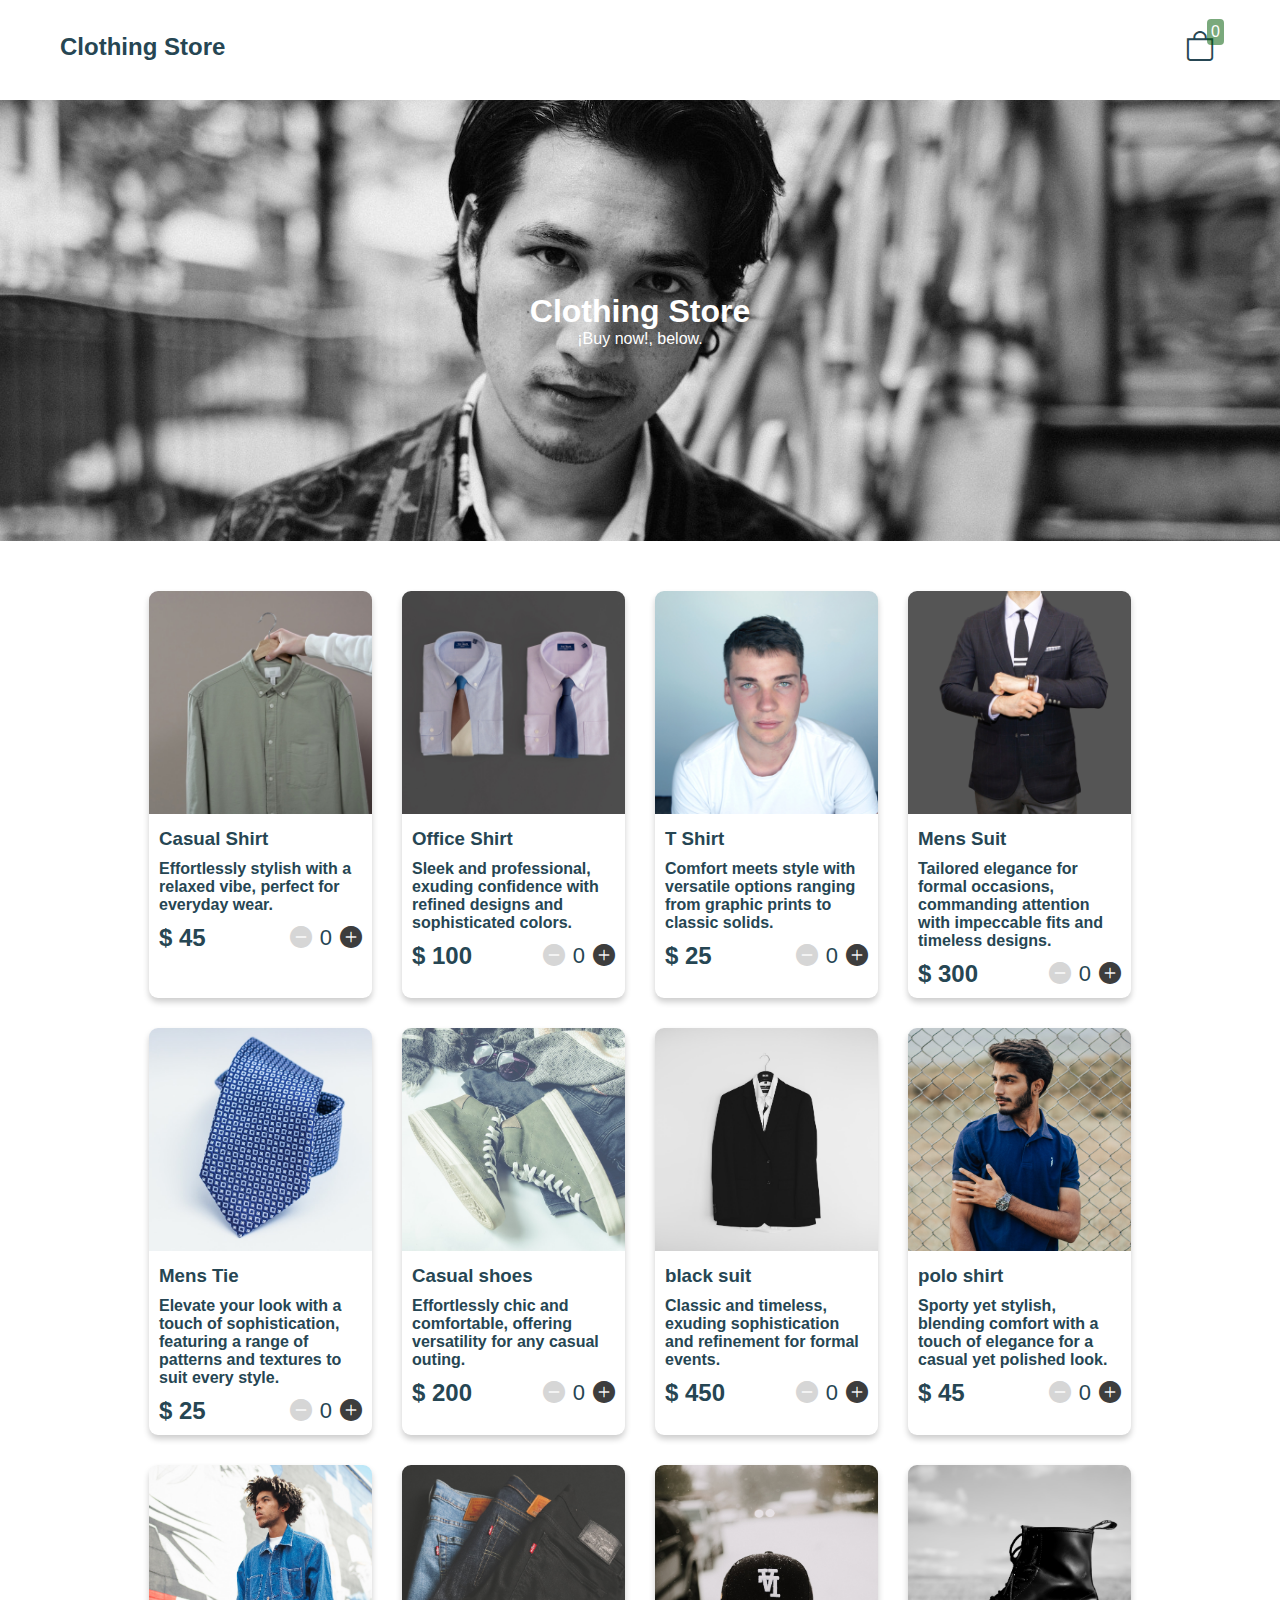
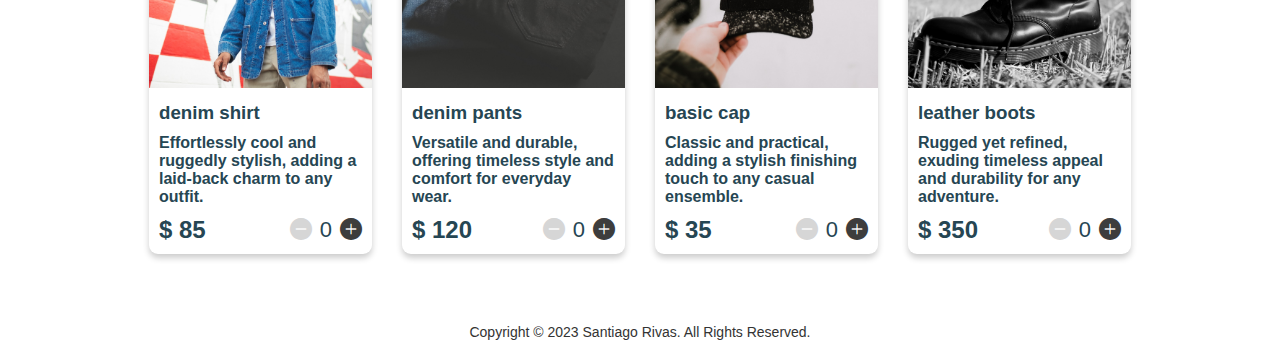
==== index.html @ 6f9cd319 "GA4 y GTM course" ====
<!DOCTYPE html>
<html lang="en">
<head>
    <!-- Google Tag Manager -->
<script>(function(w,d,s,l,i){w[l]=w[l]||[];w[l].push({'gtm.start':
    new Date().getTime(),event:'gtm.js'});var f=d.getElementsByTagName(s)[0],
    j=d.createElement(s),dl=l!='dataLayer'?'&l='+l:'';j.async=true;j.src=
    'https://www.googletagmanager.com/gtm.js?id='+i+dl;f.parentNode.insertBefore(j,f);
    })(window,document,'script','dataLayer','GTM-WP6FPB6G');</script>
    <!-- End Google Tag Manager -->
    <meta charset="UTF-8">
    <meta name="viewport" content="width=device-width, initial-scale=1.0">
    <title>Clothing Store</title>
    <link rel="stylesheet" href="./src/style.css">
    <link rel="stylesheet" href="./src/nav-bar.css">
    <link rel="stylesheet" href="./src/shop-items.css">
    <link rel="stylesheet" href="./src/labels-buttons.css">
    <link rel="stylesheet" href="./src/shopping-cart.css">
    <link rel="stylesheet" href="./src/cart-items.css">
    <link rel="stylesheet" href="./src/footer.css">
    <link rel="stylesheet" href="https://cdn.jsdelivr.net/npm/bootstrap-icons@1.11.1/font/bootstrap-icons.css">
    
</head>
<body>
    <!-- Google Tag Manager (noscript) -->
<noscript><iframe src="https://www.googletagmanager.com/ns.html?id=GTM-WP6FPB6G"
    height="0" width="0" style="display:none;visibility:hidden"></iframe></noscript>
    <!-- End Google Tag Manager (noscript) -->
    <div class="navbar">
        <a href="./index.html"><h2>Clothing Store</h2></a>
        <a href="./cart.html"><div class="cart">
            <i class="bi bi-bag"></i>
            <div id="cartAmount" class="cartAmount">0</div>
        </div></a>
    </div>

    <div class="parallax-container">
        <div class="parallax-content">
            <h1>Clothing Store</h1>
            <p>¡Buy now!, below.</p>
        </div>
    </div>

    <div class="shop" id="shop">               
    </div> 
    
    <footer>
        <div class="footer-content">
            Copyright © 2023 Santiago Rivas. All Rights Reserved.
        </div>
    </footer>
    
    <script src="./src/Data.js"></script>
    <script src="./src/main.js"></script>
</body>
</html>
---- src/style.css ----
/* Changing default styles of the browser */
* {
  margin: 0;
  padding: 0;
  box-sizing: border-box;
}

body {
  font-family: sans-serif;
}

i {
  cursor: pointer;
}

a {
  text-decoration: none;
  color: #264653;
}
---- src/nav-bar.css ----
/* Navbar STyles are here */

.navbar {
    display: flex;
    justify-content: space-between;
    align-items: center;
    color: #264653;
    padding: 25px 60px;
    margin-bottom: 6px;
  }
  
  .parallax-container {
    background-image: url("../images/hero4.jpg");
    background-size: cover;
    background-attachment: fixed;
    background-position: center;
    height: 49vh;
    display: flex;
    justify-content: center;
    align-items: center;
    text-align: center;
    color: white;
    margin-bottom: 50px;
  }
  
  .parallax-content {
    background-color: rgba(26 26 26 / 4%); 
    padding: 9px;
    border-radius: 10px;
  }
  
  .cart {
    position: relative;
    background-color: #fff;
    color: #264653;
    font-size: 30px;
    padding: 5px;
    border-radius: 4px;
  }
  
  .cartAmount {
    position: absolute;
    top: -6px;
    right: -4px;
    font-size: 16px;
    background-color: #005a0485;
    color: #fff;
    padding: 4px;
    border-radius: 4px;
  }
---- src/shop-items.css ----
/* Shop items styles are here */

.shop {
    display: grid;
    grid-template-columns: repeat(4, 223px);
    gap: 30px;
    justify-content: center;
    margin-bottom: 50px;
  }
  
  @media (max-width: 1000px) {
    .shop {
      grid-template-columns: repeat(2, 223px);
    }
  }
  
  @media (max-width: 500px) {
    .shop {
      grid-template-columns: repeat(1, 223px);
    }
  }
  
  .item {
    border-radius: 9px;
    box-shadow: 0 4px 6px rgba(0, 0, 0, 0.2);
  }
  
  .item img {
    width: 100%;
    border-radius: 9px 9px 0 0;
  }
  
  .details {
    display: flex;
    flex-direction: column;
    padding: 10px;
    gap: 10px;
  }
  
  .title-details {
    color: #264653;
  }
  
  .description-details {
    color: #264653;
    font-weight: 550;
  }
  
  .price-quantity {
    display: flex;
    flex-direction: row;
    justify-content: space-between;
    align-items: center;
  }
  
  .price {
    color: #264653;
  }
  
  .quantity {
    color: #264653;
  }
  
  .buttons {
    display: flex;
    flex-direction: row;
    gap: 8px;
    font-size: 22px;
  }
  
  .bi-dash-circle-fill {
    color: #d6d6d6;
  }
  
  .bi-plus-circle-fill {
    color: #3d3d3d;
  }
  
  .bi-dash-circle-fill:hover {
    color: #ff000071;
  }
  
  .bi-plus-circle-fill:hover {
    color: #005a0485;
  }
---- src/labels-buttons.css ----
/* style rules for label and some buttons */

.text-center {
    text-align: center;
    margin-bottom: 20px;
  }
  
  .total-bill-title {
    color: #264653;
  }
  
  .cart-title {
    color: #264653;
  }
  
  .HomeBtn,
  .checkout,
  .removeAll {
    background-color: #c5c5c5;
    color: white;
    border: none;
    padding: 6px;
    border-radius: 3px;
    cursor: pointer;
    margin-top: 10px;
  }
  
  .removeAll {
    background-color: #3d3d3d;
  }
  
  .removeAll:hover {
    background-color: #ff000075;
  }
  
  .checkout:hover {
    background-color: #3d3d3d5b;;
  }
  
  .HomeBtn:hover {
    background-color: #3d3d3d76;;
  }
  
  .bi-x-lg {
    color: #3a3a3a;
    font-weight: 700;
  }
  
  .cart-name {
    color: #264653;
  }
---- src/shopping-cart.css ----
/* style rules for shopping-cart */

.shopping-cart {
    display: grid;
    grid-template-columns: repeat(1, 320px);
    justify-content: center;
    gap: 15px;
  }
---- src/cart-items.css ----
/* style rules for cart-item */

.cart-item {
    border-radius: 9px;
    display: flex;
    box-shadow: 0 4px 6px rgba(0, 0, 0, 0.2);
  }
  
  .cart-item img {
    border-radius: 9px 0 0 9px;
  }
  
  .cart-item-price-total {
    color: #264653;
  }
  
  .title-price-x {
    width: 195px;
    display: flex;
    align-items: center;
    justify-content: space-between;
  }
  
  .title-price {
    display: flex;
    align-items: center;
    gap: 10px;
  }
  
  .cart-item-price {
    background-color: #264653;
    color: white;
    border-radius: 4px;
    padding: 3px 6px;
  }
---- src/footer.css ----
/* Style for footer */

footer {
    background-color: #fff; 
    text-align: center; 
    padding: 20px 0; 
  }
  
  .footer-cart {
    background-color: #fff; 
    text-align: center; 
    padding: 20px 0; 
    position: absolute;
    bottom: 0;
    width: 100%;
  }
  
  .footer-content {
    color: #333; 
    font-size: 14px;
  }
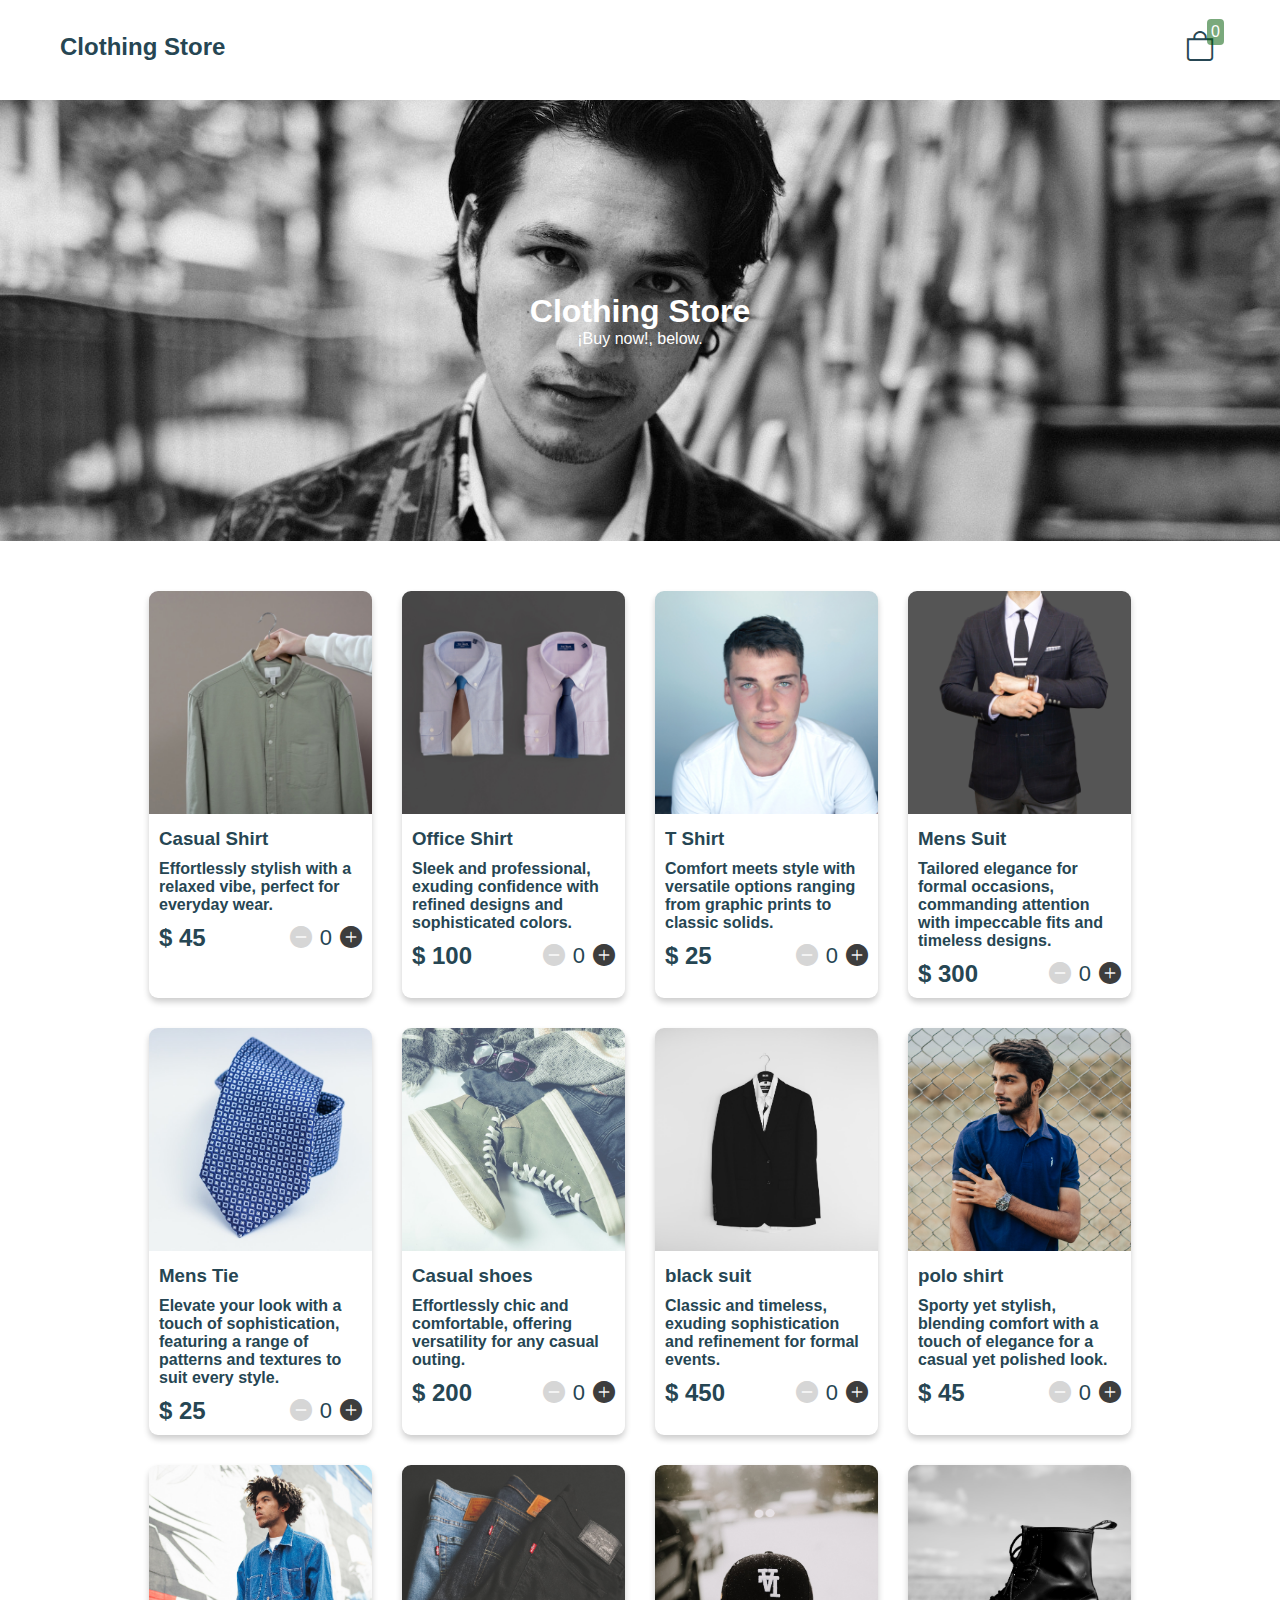
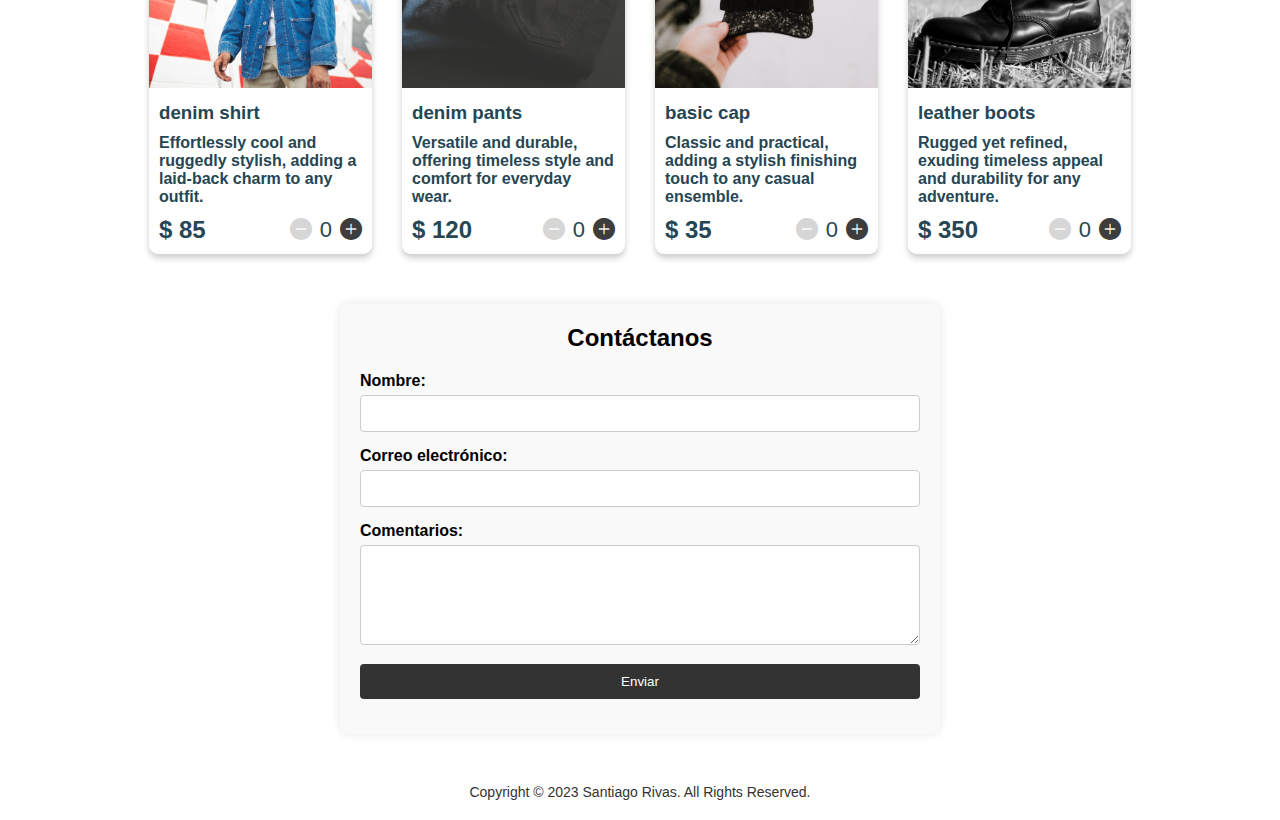
==== commit 8cad61f7: "formulario" ====
--- a/index.html
+++ b/index.html
@@ -18,6 +18,7 @@
     <link rel="stylesheet" href="./src/shopping-cart.css">
     <link rel="stylesheet" href="./src/cart-items.css">
     <link rel="stylesheet" href="./src/footer.css">
+    <link rel="stylesheet" href="./src/form.css">
     <link rel="stylesheet" href="https://cdn.jsdelivr.net/npm/bootstrap-icons@1.11.1/font/bootstrap-icons.css">
     
 </head>
@@ -42,7 +43,29 @@
     </div>
 
     <div class="shop" id="shop">               
-    </div> 
+    </div>
+    <!-- Formulario de contacto -->
+    <div class="form-container">
+        <h2>Contáctanos</h2>
+        <form action="/submit_form" method="POST">
+            <div class="form-group">
+                <label for="name">Nombre:</label>
+                <input type="text" id="name" name="name" required>
+            </div>
+            <div class="form-group">
+                <label for="email">Correo electrónico:</label>
+                <input type="email" id="email" name="email" required>
+            </div>
+            <div class="form-group">
+                <label for="comments">Comentarios:</label>
+                <textarea id="comments" name="comments" required></textarea>
+            </div>
+            <div class="form-group">
+                <button type="submit">Enviar</button>
+            </div>
+        </form>
+    </div>
+
     
     <footer>
         <div class="footer-content">
--- a/src/form.css
+++ b/src/form.css
@@ -0,0 +1,44 @@
+ /* Form Styles */
+ .form-container {
+    width: 100%;
+    max-width: 600px;
+    margin: 30px auto;
+    padding: 20px;
+    background-color: #f9f9f9;
+    border-radius: 8px;
+    box-shadow: 0px 0px 10px rgba(0, 0, 0, 0.1);
+}
+.form-container h2 {
+    text-align: center;
+    margin-bottom: 20px;
+}
+.form-group {
+    margin-bottom: 15px;
+}
+.form-group label {
+    display: block;
+    margin-bottom: 5px;
+    font-weight: bold;
+}
+.form-group input, .form-group textarea {
+    width: 100%;
+    padding: 10px;
+    border: 1px solid #ccc;
+    border-radius: 4px;
+}
+.form-group textarea {
+    resize: vertical;
+    height: 100px;
+}
+.form-group button {
+    width: 100%;
+    padding: 10px;
+    background-color: #333;
+    color: white;
+    border: none;
+    border-radius: 4px;
+    cursor: pointer;
+}
+.form-group button:hover {
+    background-color: #555;
+}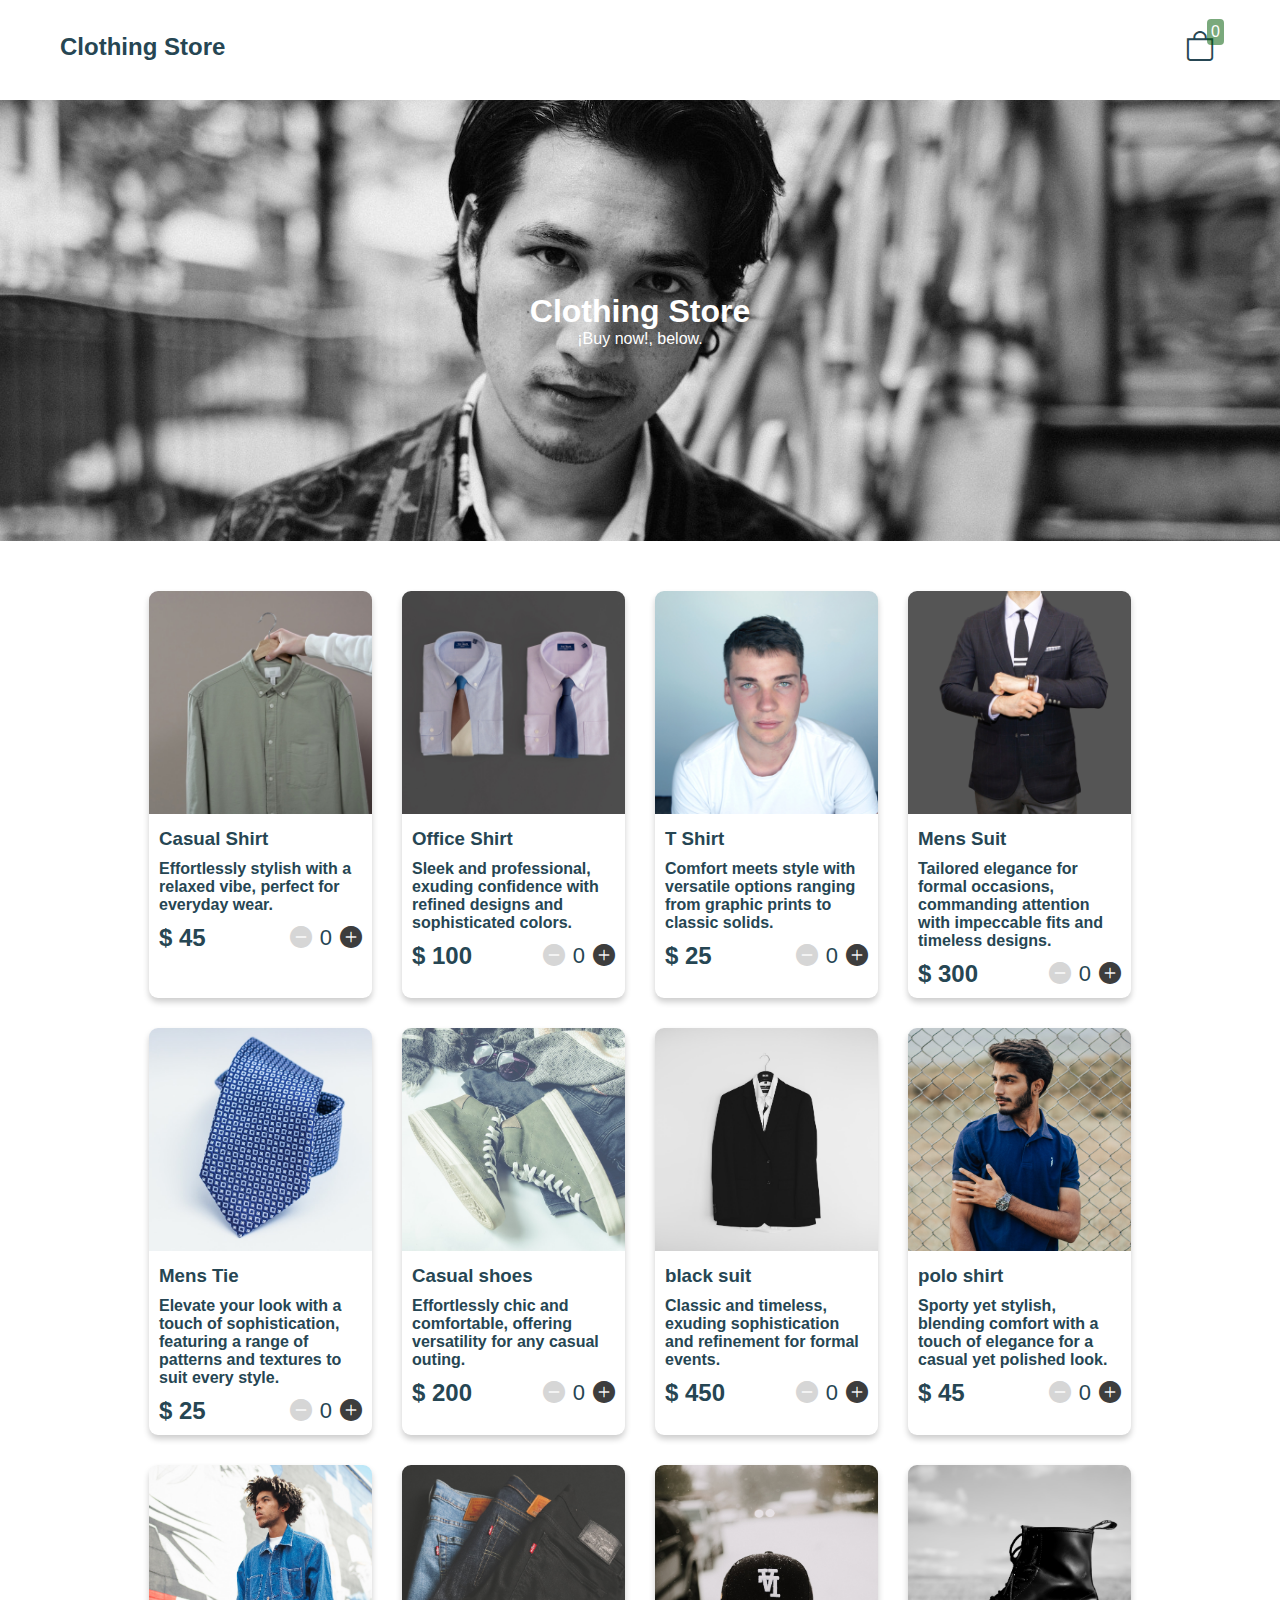
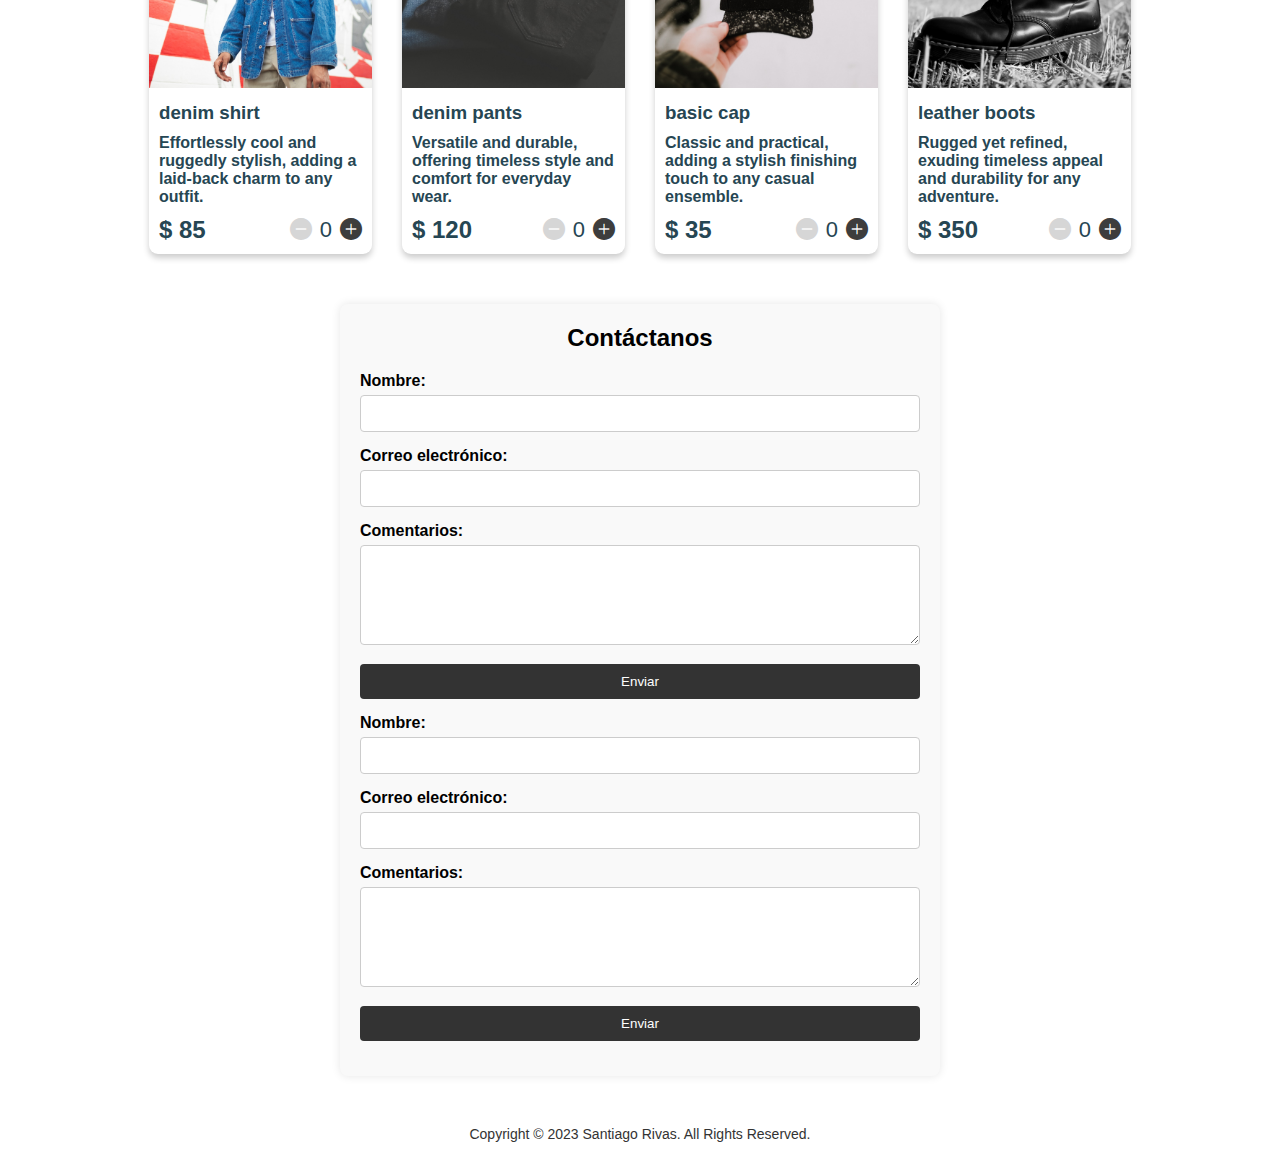
==== commit a3ffb054: "second form" ====
--- a/index.html
+++ b/index.html
@@ -47,7 +47,24 @@
     <!-- Formulario de contacto -->
     <div class="form-container">
         <h2>Contáctanos</h2>
-        <form action="/submit_form" method="POST">
+        <form id="contact_me" class="form-1-horizontal" action="/submit_form" method="POST">
+            <div class="form-group">
+                <label for="name">Nombre:</label>
+                <input type="text" id="name" name="name" required>
+            </div>
+            <div class="form-group">
+                <label for="email">Correo electrónico:</label>
+                <input type="email" id="email" name="email" required>
+            </div>
+            <div class="form-group">
+                <label for="comments">Comentarios:</label>
+                <textarea id="comments" name="comments" required></textarea>
+            </div>
+            <div class="form-group">
+                <button type="submit">Enviar</button>
+            </div>
+        </form>
+        <form id="contact_me_2" class="form-2-horizontal" action="/submit_form" method="POST">
             <div class="form-group">
                 <label for="name">Nombre:</label>
                 <input type="text" id="name" name="name" required>
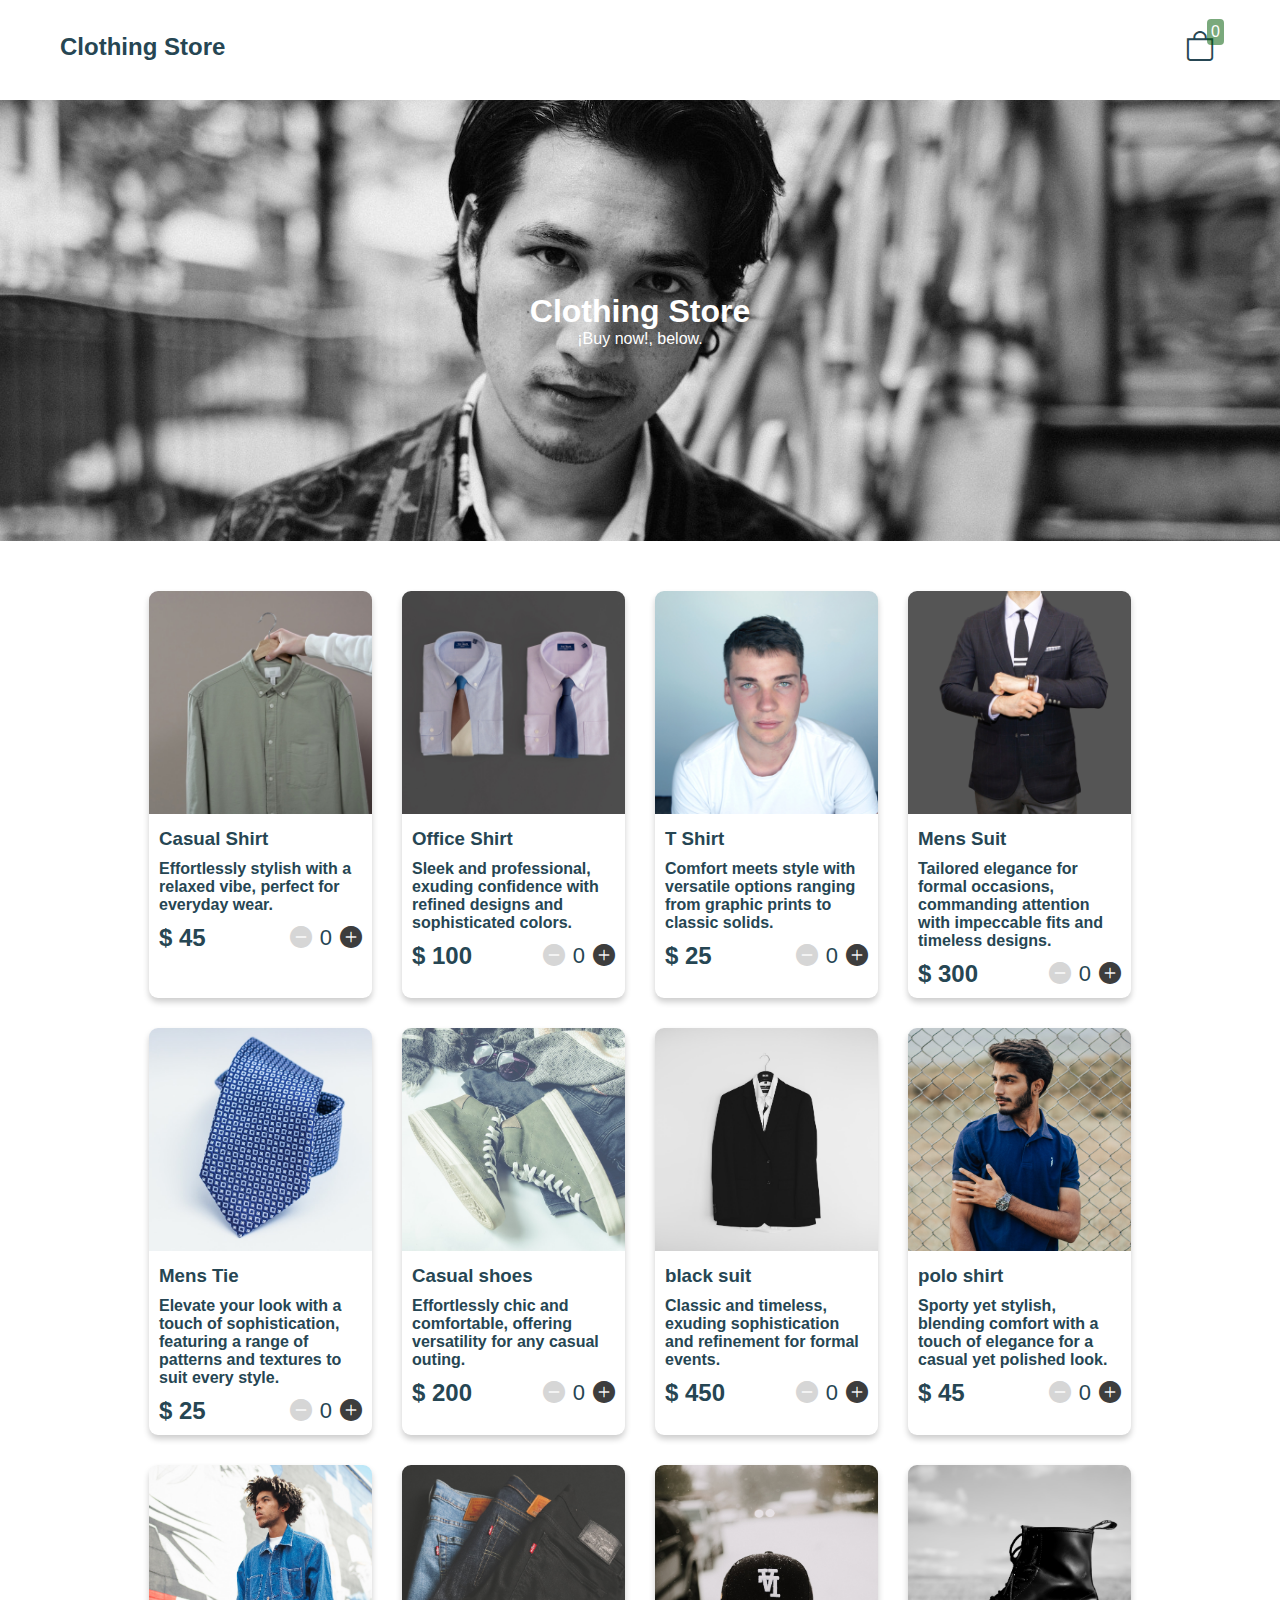
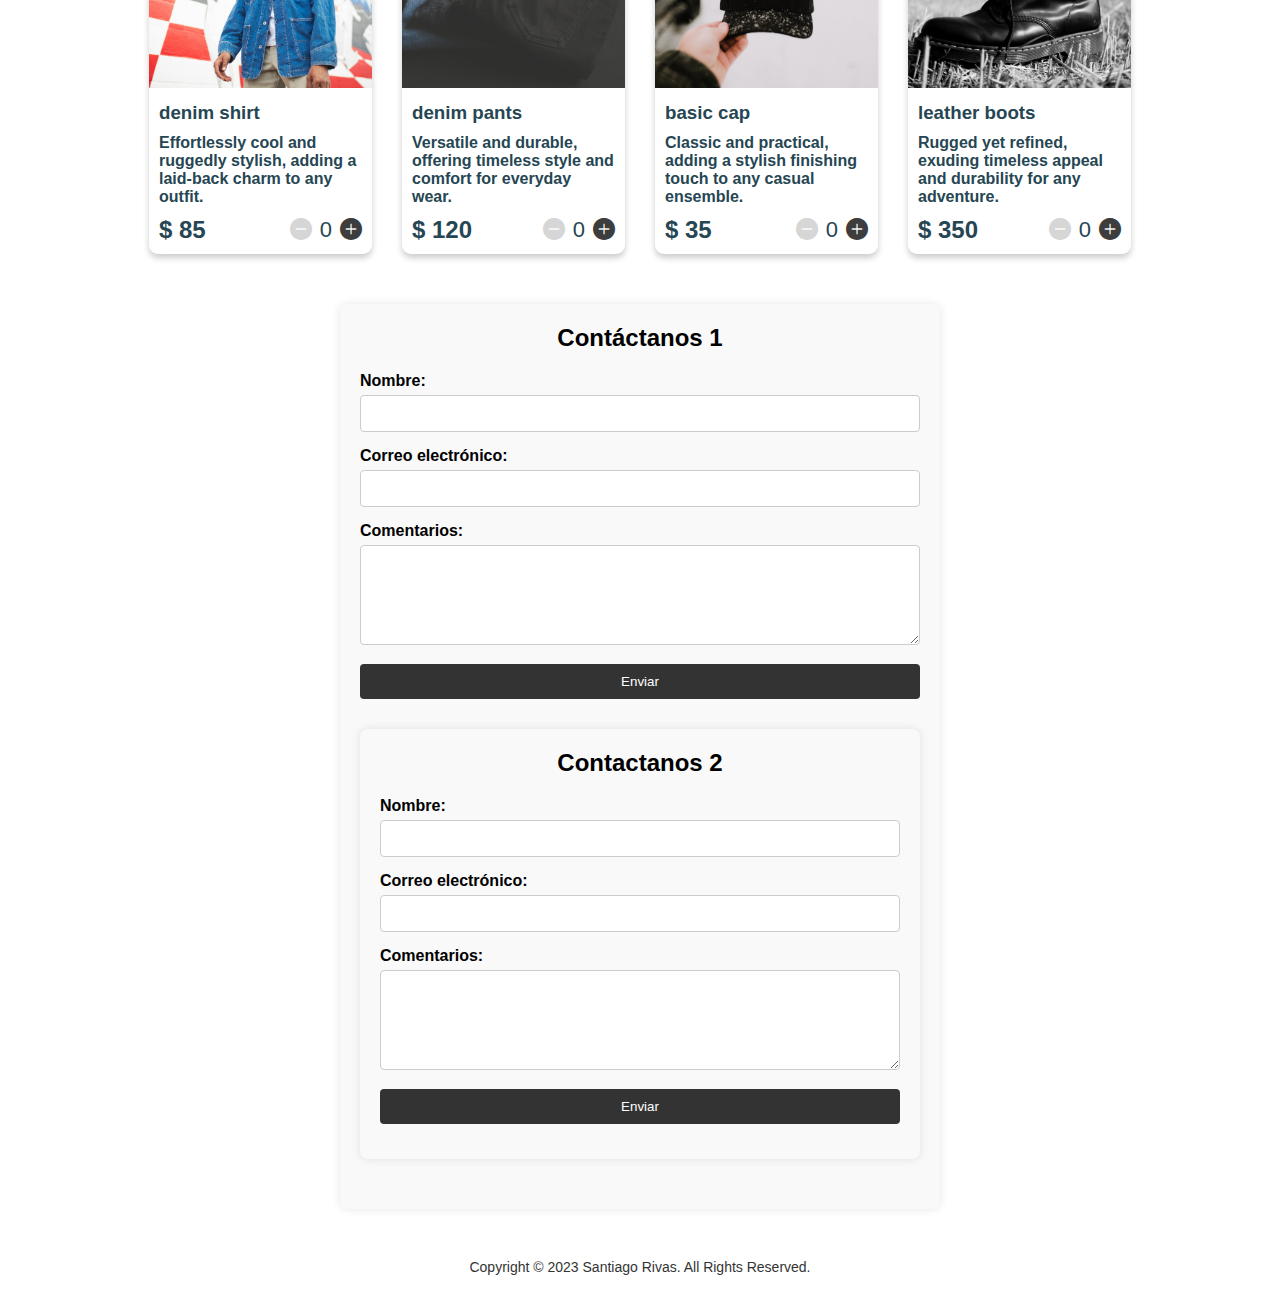
==== commit 73684c36: "form2 cambios" ====
--- a/index.html
+++ b/index.html
@@ -46,8 +46,8 @@
     </div>
     <!-- Formulario de contacto -->
     <div class="form-container">
-        <h2>Contáctanos</h2>
-        <form id="contact_me" class="form-1-horizontal" action="/submit_form" method="POST">
+        <h2>Contáctanos 1</h2>
+        <form id="contact_me" class="form-1-horizontal" method="POST">
             <div class="form-group">
                 <label for="name">Nombre:</label>
                 <input type="text" id="name" name="name" required>
@@ -64,23 +64,28 @@
                 <button type="submit">Enviar</button>
             </div>
         </form>
-        <form id="contact_me_2" class="form-2-horizontal" action="/submit_form" method="POST">
-            <div class="form-group">
-                <label for="name">Nombre:</label>
-                <input type="text" id="name" name="name" required>
-            </div>
-            <div class="form-group">
-                <label for="email">Correo electrónico:</label>
-                <input type="email" id="email" name="email" required>
-            </div>
-            <div class="form-group">
-                <label for="comments">Comentarios:</label>
-                <textarea id="comments" name="comments" required></textarea>
-            </div>
-            <div class="form-group">
-                <button type="submit">Enviar</button>
-            </div>
-        </form>
+        <div class="form-container">
+            <h2>Contactanos 2</h2>
+            <form id="contact_me_2" class="form-2-horizontal"  method="POST">
+                <div class="form-group">
+                    <label for="name">Nombre:</label>
+                    <input type="text" id="name" name="name" required>
+                </div>
+                <div class="form-group">
+                    <label for="email">Correo electrónico:</label>
+                    <input type="email" id="email" name="email" required>
+                </div>
+                <div class="form-group">
+                    <label for="comments">Comentarios:</label>
+                    <textarea id="comments" name="comments" required></textarea>
+                </div>
+                <div class="form-group">
+                    <button type="submit">Enviar</button>
+                </div>
+            </form>
+
+        </div>
+        
     </div>
 
     
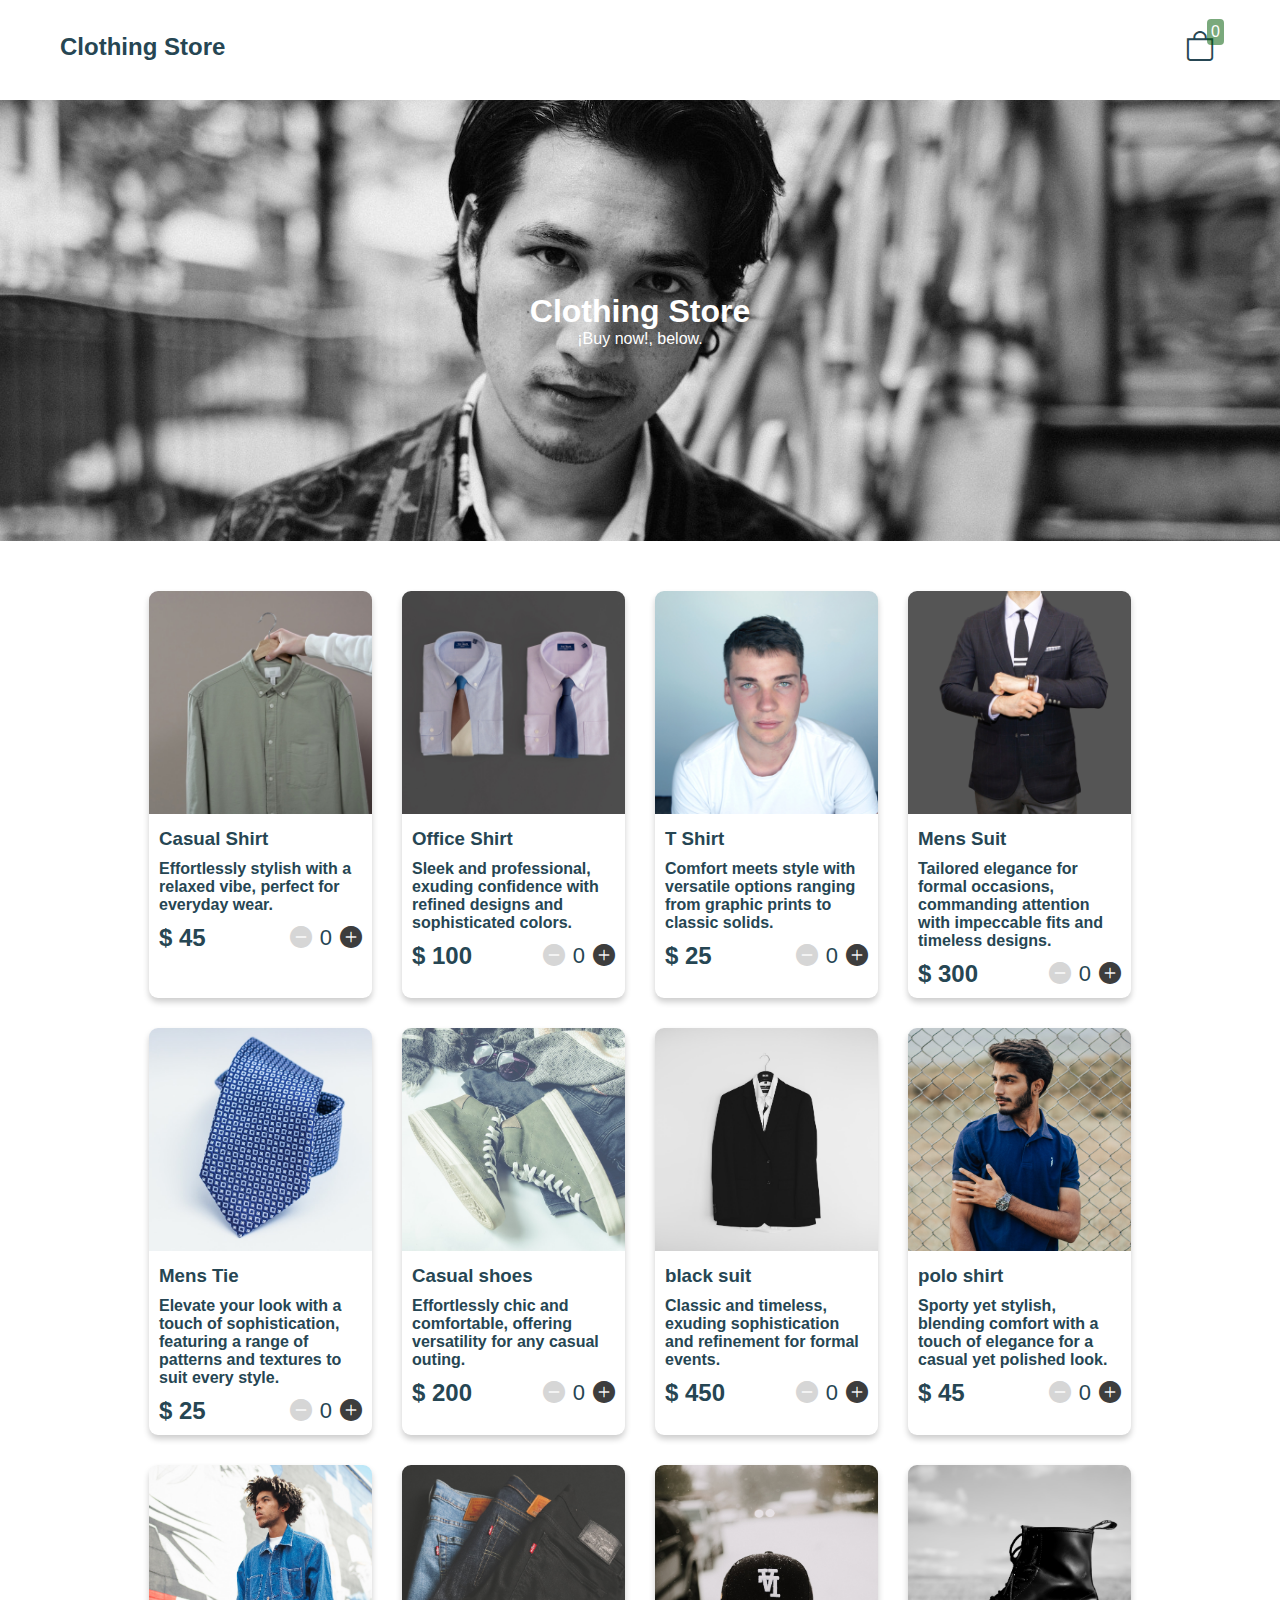
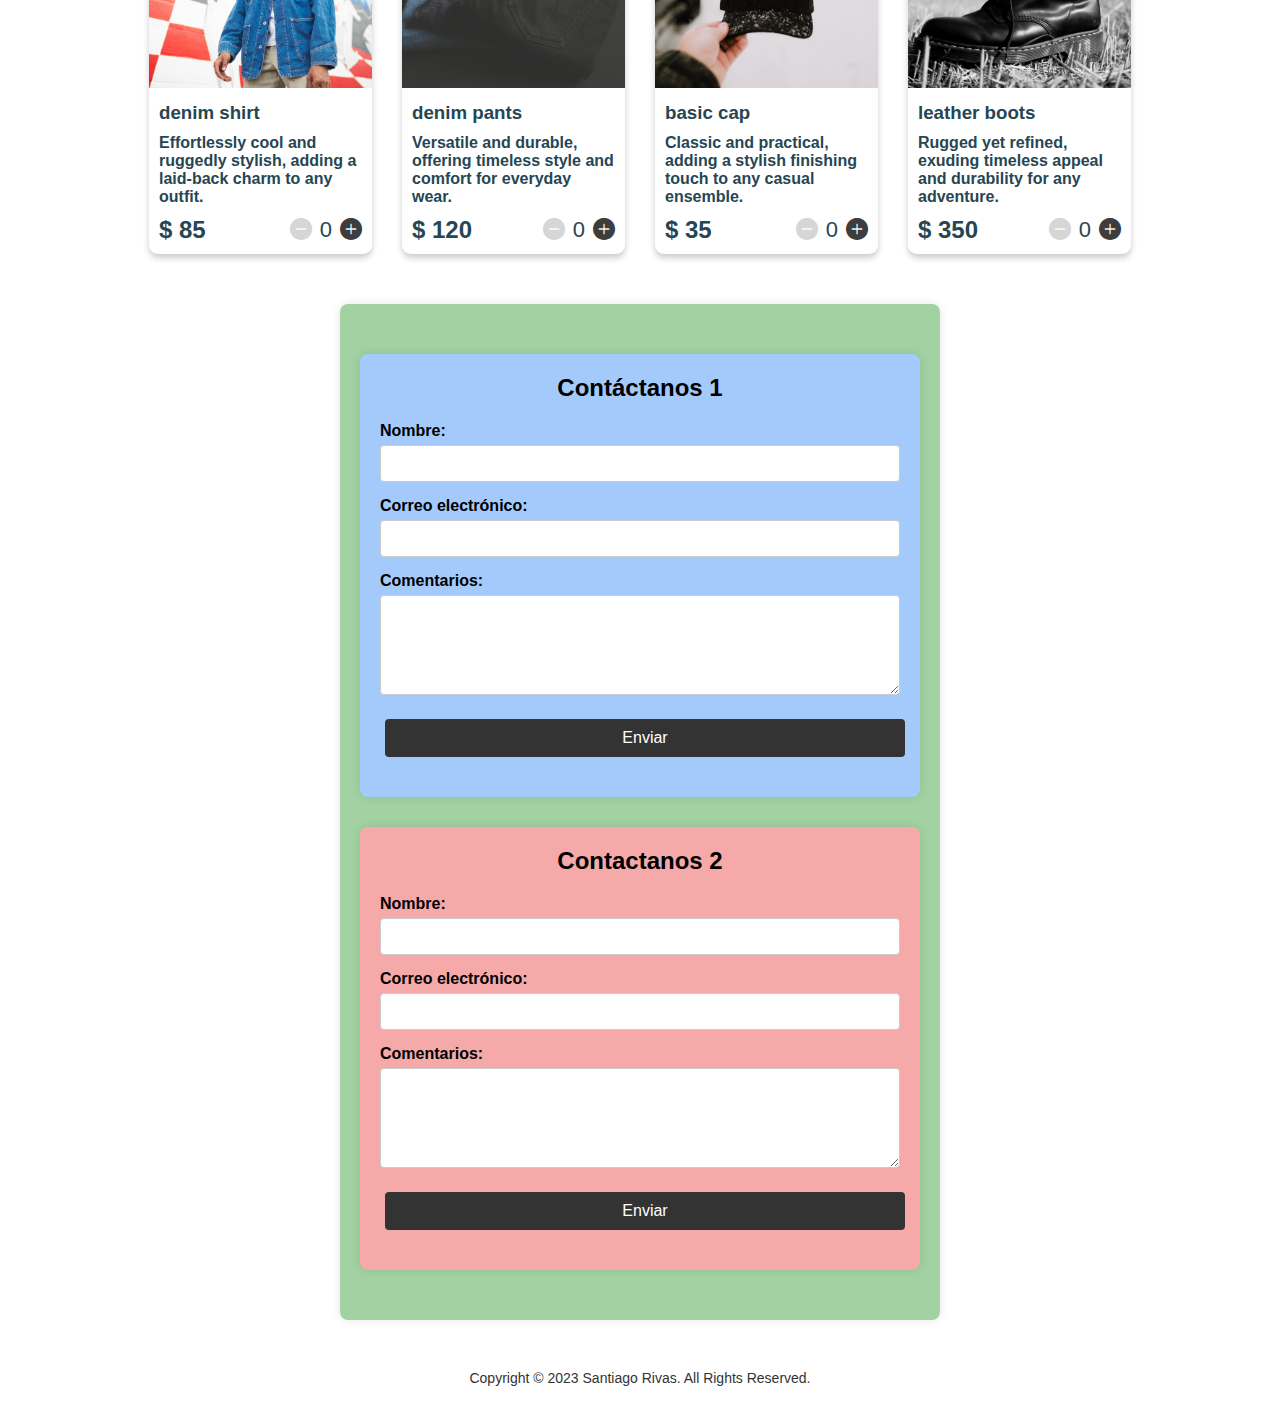
==== commit 30a6b95d: "forms modifications for tracker isues" ====
--- a/index.html
+++ b/index.html
@@ -44,29 +44,36 @@
 
     <div class="shop" id="shop">               
     </div>
-    <!-- Formulario de contacto -->
+    <!-- Formularios -->
     <div class="form-container">
-        <h2>Contáctanos 1</h2>
-        <form id="contact_me" class="form-1-horizontal" method="POST">
-            <div class="form-group">
-                <label for="name">Nombre:</label>
-                <input type="text" id="name" name="name" required>
-            </div>
-            <div class="form-group">
-                <label for="email">Correo electrónico:</label>
-                <input type="email" id="email" name="email" required>
-            </div>
-            <div class="form-group">
-                <label for="comments">Comentarios:</label>
-                <textarea id="comments" name="comments" required></textarea>
-            </div>
-            <div class="form-group">
-                <button type="submit">Enviar</button>
-            </div>
-        </form>
-        <div class="form-container">
+
+        <div class="form-container-formulario-1">
+            <h2>Contáctanos 1</h2>  
+            <!-- Formulario de contacto 1 -->      
+            <form id="contact_me_1" class="form-1-horizontal" method="POST" action="#">
+                <div class="form-group">
+                    <label for="name">Nombre:</label>
+                    <input type="text" id="name" name="name" required>
+                </div>
+                <div class="form-group">
+                    <label for="email">Correo electrónico:</label>
+                    <input type="email" id="email" name="email" required>
+                </div>
+                <div class="form-group">
+                    <label for="comments">Comentarios:</label>
+                    <textarea id="comments" name="comments" required></textarea>
+                </div>
+                <div class="form-group">
+                    <button type="submit">Enviar</button>
+                </div>
+            </form>
+
+        </div>
+       
+        <div class="form-container-formulario-2">
             <h2>Contactanos 2</h2>
-            <form id="contact_me_2" class="form-2-horizontal"  method="POST">
+             <!-- Formulario de contacto 2 -->
+            <form id="contact_me_2" class="form-2-horizontal"  method="POST" action="#">
                 <div class="form-group">
                     <label for="name">Nombre:</label>
                     <input type="text" id="name" name="name" required>
--- a/src/cart-items.css
+++ b/src/cart-items.css
@@ -32,4 +32,35 @@
     color: white;
     border-radius: 4px;
     padding: 3px 6px;
+  }
+
+  .video-section {
+    display: flex;
+    flex-direction: column;
+    align-items: center;
+    margin-top: 20px;
+  }
+  
+  #player {
+    width: 640px;
+    height: 360px;
+  }
+  
+  .controls {
+    margin-top: 10px;
+  }
+  
+  button {
+    margin: 5px;
+    padding: 10px 15px;
+    font-size: 16px;
+    cursor: pointer;
+    background-color: #007bff;
+    color: #fff;
+    border: none;
+    border-radius: 4px;
+  }
+  
+  button:hover {
+    background-color: #0056b3;
   }--- a/src/footer.css
+++ b/src/footer.css
@@ -10,7 +10,7 @@
     background-color: #fff; 
     text-align: center; 
     padding: 20px 0; 
-    position: absolute;
+    /* position: absolute; */
     bottom: 0;
     width: 100%;
   }
--- a/src/form.css
+++ b/src/form.css
@@ -4,10 +4,31 @@
     max-width: 600px;
     margin: 30px auto;
     padding: 20px;
-    background-color: #f9f9f9;
+    background-color: #a2d1a2;
     border-radius: 8px;
     box-shadow: 0px 0px 10px rgba(0, 0, 0, 0.1);
 }
+
+.form-container-formulario-1 {
+    width: 100%;
+    max-width: 600px;
+    margin: 30px auto;
+    padding: 20px;
+    background-color: #a4cafc;
+    border-radius: 8px;
+    box-shadow: 0px 0px 10px rgba(0, 0, 0, 0.1);
+} 
+
+.form-container-formulario-2 {
+    width: 100%;
+    max-width: 600px;
+    margin: 30px auto;
+    padding: 20px;
+    background-color: #f5a9a9;
+    border-radius: 8px;
+    box-shadow: 0px 0px 10px rgba(0, 0, 0, 0.1);
+}
+
 .form-container h2 {
     text-align: center;
     margin-bottom: 20px;
